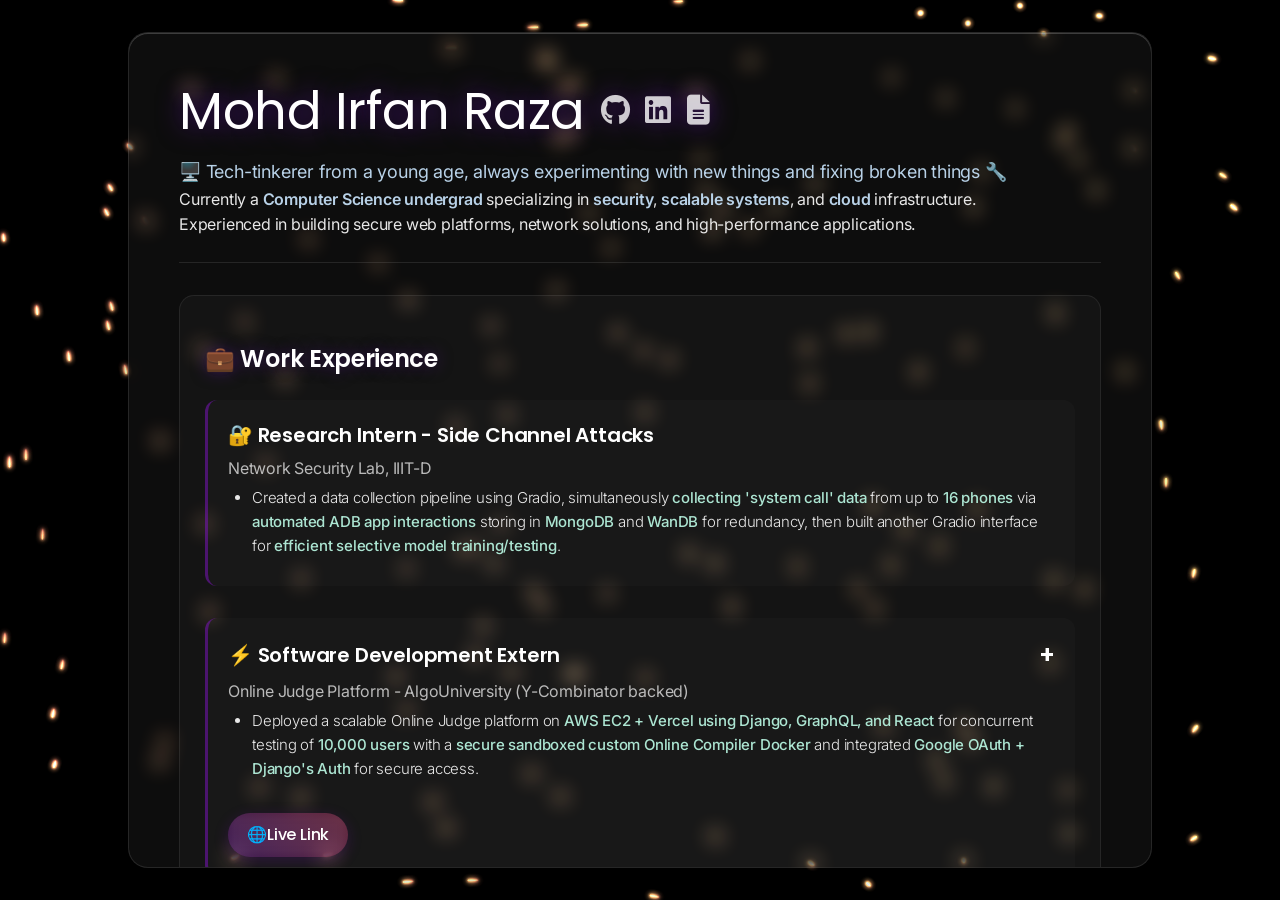
==== index.html @ 620d85f8 "Rename irfan_portfolio.html to index.html" ====
<!DOCTYPE html>
<html lang="en">

<head>
    <meta charset="UTF-8">
    <meta name="viewport" content="width=device-width, initial-scale=1.0, viewport-fit=cover">
    <meta name="description"
        content="The portfolio of Mohd Irfan Raza, a Computer Science student specializing in security, scalable systems, and cloud infrastructure.">
    <title>Mohd Irfan Raza - Portfolio</title>
    <!-- Google Fonts -->
    <link
        href="https://fonts.googleapis.com/css2?family=Inter:wght@300;400;500&family=Poppins:wght@500;600;700&display=swap"
        rel="stylesheet">
    <link rel="stylesheet" href="https://cdnjs.cloudflare.com/ajax/libs/font-awesome/6.4.0/css/all.min.css">
    <link rel="stylesheet" href="style.css">
</head>

<body>
    <div class="container">
        <canvas class="neon-canvas" id="neonCanvas"></canvas>
        <div class="content">
            <!-- Header -->
            <div class="header">
                <h1>
                    Mohd Irfan Raza
                    <div class="social-links">
                        <a href="https://github.com/irfan-tz" target="_blank" aria-label="GitHub">
                            <i class="fab fa-github"></i>
                        </a>
                        <a href="https://www.linkedin.com/in/mohd-irfan-raza" target="_blank" aria-label="LinkedIn">
                            <i class="fab fa-linkedin"></i>
                        </a>
                        <a href="https://drive.google.com/file/d/1JLjh4yx6D3tjdkgMk7iPr12pvkU_-gCf" target="_blank"
                            aria-label="Resume">
                            <i class="fas fa-file-alt"></i>
                        </a>
                    </div>
                </h1>
                <div class="description">
                    <div style="font-size: clamp(10px, 1.7vw, 18px); color: rgb(203, 231, 255);">
                        🖥️ Tech-tinkerer from a young age, always experimenting with new things and fixing broken things 🔧
                    </div>
                    Currently a <strong>Computer Science undergrad</strong> specializing in <strong>security</strong>, <strong>scalable systems</strong>, and <strong>cloud</strong> infrastructure.
                    <br/>Experienced in building secure web platforms, network solutions, and high-performance applications.
                </div>
            </div>

            <!-- Experience -->
            <div class="section">
                <h2> 💼 Work Experience</h2>

                <div class="experience-item">
                    <div class="experience-title">🔐 Research Intern - Side Channel Attacks</div>
                    <div class="experience-company">Network Security Lab, IIIT-D</div>
                    <div class="experience-description">
                        <ul>
                            <li>
                                Created a data collection pipeline using Gradio, simultaneously 
                                <strong>collecting 'system call' data</strong> from up to 
                                <strong>16 phones</strong> via <strong>automated ADB app interactions</strong> storing in 
                                <strong>MongoDB</strong> and <strong>WanDB</strong> for redundancy, then built another Gradio interface for 
                                <strong>efficient selective model training/testing</strong>.
                            </li>
                        </ul>
                    </div>
                </div>

                <div class="experience-item has-images">
                    <div class="experience-title">⚡ Software Development Extern<span class="accordion-icon">+</span></div>
                    <div class="experience-company">Online Judge Platform - AlgoUniversity (Y-Combinator backed)</div>
                    <div class="experience-description">
                        <ul>
                            <li>
                                Deployed a scalable Online Judge platform on
                                <strong>AWS EC2 + Vercel using Django, GraphQL, and React</strong>
                                for concurrent testing of
                                <strong>10,000 users</strong>
                                with a <strong>secure sandboxed custom Online Compiler Docker</strong>
                                and integrated <strong>Google OAuth + Django's Auth</strong> for secure access.
                            </li>
                        </ul>
                    </div>
                    <div class="project-image-container">
                        <img src="B-a.png" alt="Online Judge Platform Image 1" class="gallery-image"
                            onclick="openLightbox(this)" data-gallery="online-judge" data-index="0">
                        <img src="B-b.png" alt="Online Judge Platform Image 2" class="gallery-image"
                            onclick="openLightbox(this)" data-gallery="online-judge" data-index="1">
                    </div>
                    <div class="project-links">
                        <a href="https://thesisyphus.irfantz.me" target="_blank" class="live-link">
                            🌐Live Link
                        </a>
                    </div>
                </div>
            </div>

            <!-- Projects -->
            <div class="section">
                <h2> 💻 Things I've Built</h2>

                <div class="project-item has-images">
                    <div class="project-title">🔒 Secure Reverse Proxy for HTTPS File Server<span class="accordion-icon">+</span></div>
                    <div class="project-description">
                        <ul>
                            <li>
                                Built a <strong>secure reverse proxy server</strong> for an <strong>HTTPS file server</strong> using 
                                <strong>TLS 1.2/1.3 (OpenSSL)</strong>, with <strong>PAM-based authentication</strong>, 
                                <strong>certificate pinning</strong>, and <strong>sanitized GET/PUT file transfer protocols</strong>.
                            </li>
                        </ul>
                    </div>
                    <div class="project-image-container">
                        <img src="1-a.png" alt="Secure Reverse Proxy Project Thumbnail" onclick="openLightbox(this)">
                    </div>
                </div>

                <div class="project-item has-images">
                    <div class="project-title">🌐 Social Media Website<span class="accordion-icon">+</span></div>
                    <div class="project-description">
                        <ul>
                            <li>
                                Developed a <strong>secure social media platform</strong> using <strong>Django+DRF, ReactJS, PostgreSQL</strong>, with 
                                <strong>2-factor authentication</strong>, <strong>hashed+salted passwords</strong>, 
                                <strong>RSA-encrypted real-time chat (Redis)</strong>, and <strong>Dockerized deployment with Nginx</strong>.
                            </li>
                        </ul>
                    </div>
                    <div class="project-image-container">
                        <img src="2-a.png" alt="Social Media Project Image 1" class="gallery-image"
                            onclick="openLightbox(this)" data-gallery="social-media" data-index="0">
                        <img src="2-b.png" alt="Social Media Project Image 2" class="gallery-image"
                            onclick="openLightbox(this)" data-gallery="social-media" data-index="1">
                        <img src="2-c.png" alt="Social Media Project Image 3" class="gallery-image"
                            onclick="openLightbox(this)" data-gallery="social-media" data-index="2">
                    </div>
                </div>

                <div class="project-item">
                    <div class="project-title">🏢 Enterprise Network Architecture</div>
                    <div class="project-description">
                        Designed and implemented a <strong>secure enterprise-level network architecture</strong> with
                        <strong>UNIX ACLs, VPN</strong>, and <strong>Kubernetes-managed containers</strong> for a <strong>bug bounty</strong> challenge.
                    </div>
                </div>
            </div>

            <!-- Skills -->
            <div class="section">
                <h2> ⚙️ Technical Skills</h2>
                <div class="skills-grid">
                    <div class="skill-category">
                        <h3>Programming Languages</h3>
                        <h4>Proficient</h4>
                        <div class="skill-tags">
                            <span class="skill-tag">🐍 Python</span>
                            <span class="skill-tag">⚡ C++</span>
                            <span class="skill-tag">🌐 JavaScript</span>
                        </div>
                        <h4 style="margin-top: 1.5rem;">Familiar</h4>
                        <div class="skill-tags">
                            <span class="skill-tag">C</span>
                            <span class="skill-tag">☕ Java</span>
                        </div>
                    </div>
                    <div class="skill-category">
                        <h3>Web Development</h3>
                        <div class="skill-tags logo-tags">
                            <img src="https://cdn.jsdelivr.net/gh/devicons/devicon/icons/react/react-original.svg"
                                alt="React" class="skill-logo">
                            <img src="https://cdn.jsdelivr.net/gh/devicons/devicon/icons/django/django-plain.svg"
                                alt="Django" class="skill-logo">
                            <span class="skill-tag">REST API ⚙️</span>
                            <img src="https://cdn.jsdelivr.net/gh/devicons/devicon/icons/graphql/graphql-plain.svg"
                                alt="GraphQL" class="skill-logo">
                            <img src="https://cdn.jsdelivr.net/gh/devicons/devicon/icons/nginx/nginx-original.svg"
                                alt="Nginx" class="skill-logo">
                        </div>
                    </div>
                    <div class="skill-category">
                        <h3>Databases</h3>
                        <div class="skill-tags logo-tags">
                            <img src="https://cdn.jsdelivr.net/gh/devicons/devicon/icons/mysql/mysql-original.svg"
                                alt="MySQL" class="skill-logo">
                            <img src="https://cdn.jsdelivr.net/gh/devicons/devicon/icons/postgresql/postgresql-original.svg"
                                alt="PostgreSQL" class="skill-logo">
                            <img src="https://cdn.jsdelivr.net/gh/devicons/devicon/icons/mongodb/mongodb-original.svg"
                                alt="MongoDB" class="skill-logo">
                        </div>
                    </div>
                    <div class="skill-category">
                        <h3>DevOps & Cloud</h3>
                        <div class="skill-tags logo-tags">
                            <img src="https://cdn.jsdelivr.net/gh/devicons/devicon/icons/amazonwebservices/amazonwebservices-original.svg"
                                alt="AWS ECS" class="skill-logo">
                            <img src="https://cdn.jsdelivr.net/gh/devicons/devicon/icons/docker/docker-original.svg"
                                alt="Docker" class="skill-logo">
                            <img src="https://cdn.jsdelivr.net/gh/devicons/devicon/icons/virtualbox/virtualbox-original.svg"
                                alt="VirtualBox" class="skill-logo">
                        </div>
                    </div>
                    <div class="skill-category">
                        <h3>Libraries & Frameworks</h3>
                        <div class="skill-tags logo-tags">
                            <img src="https://cdn.jsdelivr.net/gh/devicons/devicon/icons/pandas/pandas-original.svg"
                                alt="Pandas" class="skill-logo">
                            <img src="https://cdn.jsdelivr.net/gh/devicons/devicon/icons/numpy/numpy-original.svg"
                                alt="NumPy" class="skill-logo">
                            <span class="skill-tag">📊 WanDB</span>
                            <img src="https://cdn.jsdelivr.net/gh/devicons/devicon/icons/opencv/opencv-original.svg"
                                alt="OpenCV" class="skill-logo">
                        </div>
                    </div>
                    <div class="skill-category">
                        <h3>Tools & Technologies</h3>
                        <div class="skill-tags logo-tags">
                            <img src="https://cdn.jsdelivr.net/gh/devicons/devicon/icons/git/git-original.svg" alt="Git"
                                class="skill-logo">
                            <span class="skill-tag">🔍 Wireshark</span>
                            <img src="https://www.vectorlogo.zone/logos/getpostman/getpostman-icon.svg" alt="Postman"
                                class="skill-logo">
                            <span class="skill-tag">📱 ADB</span>
                            <span class="skill-tag">🔑 OpenSSL</span>
                            <span class="skill-tag">🖥️ Gradio</span>
                            <span class="skill-tag">⚙️ CUDA</span>
                            <img src="https://cdn.jsdelivr.net/gh/devicons/devicon/icons/figma/figma-original.svg"
                                alt="Figma" class="skill-logo">
                        </div>
                    </div>
                </div>
            </div>

            <!-- Education (Portfolio Style) -->
            <div class="section">
                <h2> 🎓 Education</h2>
                <div class="education-item">
                    <div class="experience-title">B.Tech, Computer Science and Engineering</div>
                    <div class="experience-company">Indraprastha Institute of Information Technology (IIIT-D)</div>
                    <div class="experience-date">Nov 2022 - May 2026</div>
                </div>
            </div>

            <!-- Achievements (Portfolio Style) -->
            <div class="section">
                <h2>🏆 Achievements</h2>
                <div class="achievement-item">
                    <div class="experience-title">🚀 Accelerator Programming Camp - Batch of 2025</div>
                    <div class="experience-company">AlgoUniversity (Y-Combinator backed)</div>
                    <div class="experience-date">Jan 2025 - Present</div>
                    <div class="experience-description">
                        Achieved <strong>top 1.4%</strong> in Accelerator Programming Camp (40,000 applicants), mentored by engineers
                        from Apple, Google, and Grab.
                    </div>
                </div>
            </div>
        </div>
    </div>

    <!-- The Lightbox -->
    <div id="myLightbox" class="lightbox">
        <span class="close-lightbox cursor" onclick="closeLightbox()">&times;</span>
        <div class="lightbox-content">
            <img id="lightboxImg">
        </div>
        <a class="prev-lightbox" onclick="changeSlide(-1)">&#10094;</a>
        <a class="next-lightbox" onclick="changeSlide(1)">&#10095;</a>
    </div>

    <script src="script.js" defer></script>
</body>
</html>
---- style.css ----
* {
    box-sizing: border-box;
}

body {
    margin: 0;
    padding: 0;
    background: #000;
    overflow: hidden;
    font-family: Inter, -apple-system, BlinkMacSystemFont, "Segoe UI", Roboto, "Helvetica Neue", Arial, sans-serif;
    font-weight: 400;
    letter-spacing: -0.2px;
    color: #fff;
    height: 100vh;
    width: 100vw;
    position: fixed;
}

.container {
    position: relative;
    width: 100vw;
    height: 100vh;
    background: radial-gradient(circle at center, #0a0a1a 0%, #000000 100%);
    padding: 2rem 10% 2rem 10%;
    overflow: hidden;
}

.neon-canvas {
    position: absolute;
    top: 0;
    left: 0;
    width: 100%;
    height: 100%;
    filter: blur(0.5px) brightness(1.2);
    z-index: 1;
    /* Hardware acceleration hints */
    will-change: transform;
    transform: translateZ(0);
    backface-visibility: hidden;
}

.content {
    position: relative;
    z-index: 10;
    color: white;
    text-align: center;
    padding: 40px 50px;
    pointer-events: auto;
    margin: 0 auto;

    background: rgba(255, 255, 255, 0.05);
    backdrop-filter: blur(10px);
    -webkit-backdrop-filter: blur(17px);
    border: 1px solid rgba(255, 255, 255, 0.1);
    border-radius: 20px;
    box-shadow:
        0 8px 32px rgba(0, 0, 0, 0.3),
        inset 0 1px 0 rgba(255, 255, 255, 0.2);

    animation: float 10s ease-in-out infinite;

    width: 100%;
    height: 100%;
    overflow-y: auto;
    overflow-x: hidden;
}

.content::-webkit-scrollbar {
    width: 8px;
}

.content::-webkit-scrollbar-track {
    background: rgba(255, 255, 255, 0.1);
    border-radius: 10px;
}

.content::-webkit-scrollbar-thumb {
    background: rgba(255, 255, 255, 0.3);
    border-radius: 10px;
}

.content::-webkit-scrollbar-thumb:hover {
    background: rgba(255, 255, 255, 0.5);
}

@keyframes float {

    0%,
    100% {
        transform: translateY(5px);
    }

    50% {
        transform: translateY(-5px);
    }
}

/* Header */
.header {
    text-align: left;
    margin-bottom: 2rem;
    border-bottom: 1px solid rgba(255, 255, 255, 0.1);
    padding-bottom: 1.5rem;
}

.header h1 {
    font-family: Poppins, Inter, sans-serif;
    font-size: clamp(30px, 4vw, 100px);
    font-weight: 400;
    margin: 0;
    letter-spacing: -0.5px;
    text-shadow: 0 0 25px rgba(81, 19, 139, 0.8);
    display: flex;
    align-items: center;
    gap: 1rem;
}

.header .social-links {
    display: flex;
    gap: 1rem;
    align-items: center;
}

.header .social-links a {
    color: rgba(255, 255, 255, 0.8);
    font-size: clamp(20px, 3vw, 30px);
    transition: all 0.3s ease;
    text-decoration: none;
}

.header .social-links a:hover {
    color: #ff4081;
    text-shadow: 0 0 15px rgba(255, 64, 129, 0.6);
    transform: translateY(-2px);
}

.header .title {
    font-family: Inter, sans-serif;
    font-weight: 300;
    font-size: clamp(14px, 2vw, 18px);
    color: rgba(255, 255, 255, 0.8);
    margin: 0.5rem 0;
}

.header .description {
    font-family: Inter, sans-serif;
    font-weight: 400;
    font-size: clamp(12px, 1.6vw, 16px);
    line-height: 1.6;
    opacity: 0.9;
    margin-top: 0.5rem;
}

.header .description strong {
    font-weight: 600;
    color: rgb(203, 231, 255);
}

/* Sections */
.section {
    margin-bottom: 2.5rem;
    padding: 25px;
    background: rgba(255, 255, 255, 0.03);
    border-radius: 15px;
    border: 1px solid rgba(255, 255, 255, 0.08);
    text-align: left;
    transition: all 0.3s ease;
}

.section:hover {
    background: rgba(255, 255, 255, 0.05);
    border-color: rgba(255, 255, 255, 0.15);
    transform: translateY(-2px);
}

.section h2 {
    font-family: Poppins, Inter, sans-serif;
    font-weight: 600;
    font-size: clamp(18px, 2.5vw, 24px);
    margin-bottom: 1.5rem;
    letter-spacing: -0.3px;
    color: #fff;
    text-shadow: 0 0 15px rgba(81, 19, 139, 0.5);
}

/* Experience & Projects */
.experience-item,
.project-item {
    margin-bottom: 2rem;
    padding: 20px;
    background: rgba(255, 255, 255, 0.02);
    border-radius: 12px;
    border-left: 3px solid rgba(129, 19, 200, 0.5);
    transition: all 0.3s ease;
}

.experience-item:hover,
.project-item:hover {
    border-left-color: rgba(129, 19, 200, 0.8);
    background: rgba(255, 255, 255, 0.04);
}

.experience-item:last-child,
.project-item:last-child {
    margin-bottom: 0;
}

.experience-title,
.project-title {
    font-family: Poppins, sans-serif;
    font-weight: 600;
    font-size: clamp(16px, 2vw, 20px);
    color: #fff;
    margin-bottom: 0.5rem;
    display: flex;
    justify-content: space-between;
    align-items: center;
}

.has-images .project-title,
.has-images .experience-title {
    cursor: pointer;
}

.has-images .project-title:hover,
.has-images .experience-title:hover {
    color: #ff4081;
}

.accordion-icon {
    font-size: 1.5rem;
    transition: transform 0.3s ease;
}

.accordion-icon.open {
    transform: rotate(45deg);
}

.experience-company,
.project-date {
    font-family: Inter, sans-serif;
    font-weight: 400;
    font-size: clamp(14px, 1.5vw, 16px);
    color: rgba(255, 255, 255, 0.7);
    margin-bottom: 0.5rem;
}

.experience-date {
    font-family: Inter, sans-serif;
    font-weight: 300;
    font-size: clamp(12px, 1.3vw, 14px);
    color: rgba(255, 255, 255, 0.6);
    margin-bottom: 1rem;
}

.experience-description,
.project-description {
    font-family: Inter, sans-serif;
    font-weight: 300;
    font-size: clamp(12px, 1.4vw, 15px);
    line-height: 1.6;
    opacity: 0.9;
}

.experience-description ul,
.project-description ul {
    margin: 0.5rem 0;
    padding-left: 1.5rem;
}

.experience-description li,
.project-description li {
    margin-bottom: 0.5rem;
}

.experience-description strong,
.project-description strong {
    font-weight: 500;
    color: rgb(189, 252, 231);
}

/* Skills */
.skills-grid {
    display: grid;
    grid-template-columns: repeat(auto-fit, minmax(200px, 1fr));
    gap: 1.5rem;
}

.skill-category {
    padding: 20px;
    background: rgba(255, 255, 255, 0.02);
    border-radius: 12px;
    border: 1px solid rgba(255, 255, 255, 0.05);
    transition: all 0.3s ease;
}

.skill-category:hover {
    background: rgba(255, 255, 255, 0.04);
    border-color: rgba(255, 255, 255, 0.1);
    transform: translateY(-2px);
}

.skill-category h3 {
    font-family: Poppins, sans-serif;
    font-weight: 500;
    font-size: clamp(14px, 1.8vw, 18px);
    margin-bottom: 1rem;
    color: rgba(255, 255, 255, 0.9);
}

.skill-tags {
    display: flex;
    flex-wrap: wrap;
    gap: 0.5rem;
}

.skill-tag {
    padding: 0.4rem 0.8rem;
    background: rgba(129, 19, 200, 0.2);
    border: 1px solid rgba(129, 19, 200, 0.3);
    border-radius: 20px;
    font-family: Inter, sans-serif;
    font-size: clamp(10px, 1.2vw, 13px);
    font-weight: 300;
    color: rgba(255, 255, 255, 0.9);
    transition: all 0.3s ease;
}

.skill-tag:hover {
    background: rgba(129, 19, 200, 0.3);
    border-color: rgba(129, 19, 200, 0.5);
    transform: translateY(-1px);
}

.skill-tags.logo-tags {
    display: flex;
    flex-wrap: wrap;
    gap: 0.8rem;
    /* Increased gap for logos */
    align-items: center;
}

.skill-logo {
    height: 30px;
    /* Adjust size as needed */
    width: auto;
    transition: transform 0.2s ease-in-out;
    filter: grayscale(100%) brightness(150%);
    /* Make logos fit the theme */
}

.skill-logo:hover {
    transform: scale(1.1);
    filter: grayscale(0%) brightness(100%);
    /* Color on hover */
}



/* Education & Achievements */
.education-item,
.achievement-item {
    padding: 20px;
    background: rgba(255, 255, 255, 0.02);
    border-radius: 12px;
    border: 1px solid rgba(255, 255, 255, 0.05);
    margin-bottom: 1rem;
    transition: all 0.3s ease;
}

.education-item:hover,
.achievement-item:hover {
    background: rgba(255, 255, 255, 0.04);
    border-color: rgba(255, 255, 255, 0.1);
    transform: translateY(-1px);
}

.education-item:last-child,
.achievement-item:last-child {
    margin-bottom: 0;
}

/* Contact */
.contact-info {
    display: flex;
    flex-wrap: wrap;
    gap: 2rem;
    justify-content: center;
    align-items: center;
}

.contact-item {
    display: flex;
    align-items: center;
    gap: 0.5rem;
    font-family: Inter, sans-serif;
    font-size: clamp(12px, 1.5vw, 16px);
    color: rgba(255, 255, 255, 0.8);
}

.contact-item i {
    color: rgba(129, 19, 200, 0.8);
}

.contact-item a {
    color: inherit;
    text-decoration: none;
    transition: all 0.3s ease;
}

.contact-item a:hover {
    color: #ff4081;
    text-shadow: 0 0 10px rgba(255, 64, 129, 0.4);
}

/* Mobile Responsive */
@media screen and (max-width: 768px) {
    .container {
        padding: 2rem 5% 2rem 5%;
    }

    .content {
        padding: 30px 25px;
        border-radius: 15px;
    }

    .header h1 {
        flex-direction: column;
        align-items: flex-start;
        gap: 0.5rem;
    }

    .skills-grid {
        grid-template-columns: 1fr;
    }

    .contact-info {
        flex-direction: column;
        gap: 1rem;
    }
}

@media screen and (max-width: 480px) {
    .container {
        padding: 10% 3% 10% 3%;
    }

    .content {
        padding: 25px 20px;
        border-radius: 12px;
    }

    .section {
        padding: 20px 15px;
    }

    .project-image-container img,
    .gallery-image {
        width: 90%;
    }
}

/* Project Image Container */
.project-image-container {
    max-height: 0;
    overflow: hidden;
    transition: max-height 0.5s ease-in-out;
    margin-top: 1rem;
    border-radius: 10px;
}

.project-image-container.visible {
    max-height: 3000px;
    /* Increased max-height to accommodate multiple images */
    overflow: visible;
}

.project-image-container img,
.gallery-image {
    width: 80%;
    height: auto;
    display: block;
    border-radius: 10px;
    border: 1px solid rgba(255, 255, 255, 0.1);
    margin: 0 auto;
    cursor: pointer;
}

.gallery-image {
    margin-bottom: 1rem;
}

.project-title.active-project-title {
    color: #ff4081;
    text-shadow: 0 0 15px rgba(255, 64, 129, 0.6);
}

/* Lightbox */
.lightbox {
    display: none;
    position: fixed;
    z-index: 100;
    padding-top: 100px;
    left: 0;
    top: 0;
    width: 100%;
    height: 100%;
    overflow: auto;
    background-color: rgba(0, 0, 0, 0.9);
}

.lightbox-content {
    margin: auto;
    display: block;
    width: 80%;
    max-width: 1200px;
}

#lightboxImg {
    width: 100%;
    height: auto;
}

.close-lightbox {
    position: absolute;
    top: 15px;
    right: 35px;
    color: #f1f1f1;
    font-size: 40px;
    font-weight: bold;
    transition: 0.3s;
}

.close-lightbox:hover,
.close-lightbox:focus {
    color: #bbb;
    text-decoration: none;
    cursor: pointer;
}

.prev-lightbox,
.next-lightbox {
    cursor: pointer;
    position: absolute;
    top: 50%;
    width: auto;
    padding: 16px;
    margin-top: -50px;
    color: white;
    font-weight: bold;
    font-size: 20px;
    transition: 0.6s ease;
    border-radius: 0 3px 3px 0;
    user-select: none;
    -webkit-user-select: none;
}

.next-lightbox {
    right: 0;
    border-radius: 3px 0 0 3px;
}

.prev-lightbox:hover,
.next-lightbox:hover {
    background-color: rgba(0, 0, 0, 0.8);
}

h4 {
    font-family: Poppins, sans-serif;
    font-weight: 500;
    font-size: clamp(12px, 1.5vw, 16px);
    margin-bottom: 1rem;
    color: rgba(255, 255, 255, 0.9);
}

.project-links {
    margin-top: 1rem;
}

.live-link {
    display: inline-block;
    padding: 0.6rem 1.2rem;
    background: linear-gradient(45deg, rgba(129, 19, 200, 0.3), rgba(255, 64, 129, 0.3));
    border-radius: 25px;
    color: white;
    text-decoration: none;
    font-family: Poppins, sans-serif;
    font-weight: 500;
    font-size: clamp(12px, 1.5vw, 16px);
    transition: all 0.3s ease;
    box-shadow: 0 4px 15px rgba(129, 19, 200, 0.2);
    backdrop-filter: blur(6px);
    /* adds glass effect */
}

.live-link:hover {
    transform: translateY(-3px);
    box-shadow: 0 6px 20px rgba(129, 19, 200, 0.2);
    background: linear-gradient(45deg, rgba(255, 64, 129, 0.3), rgba(129, 19, 200, 0.3));
}


.live-link i {
    margin-right: 0.5rem;
}
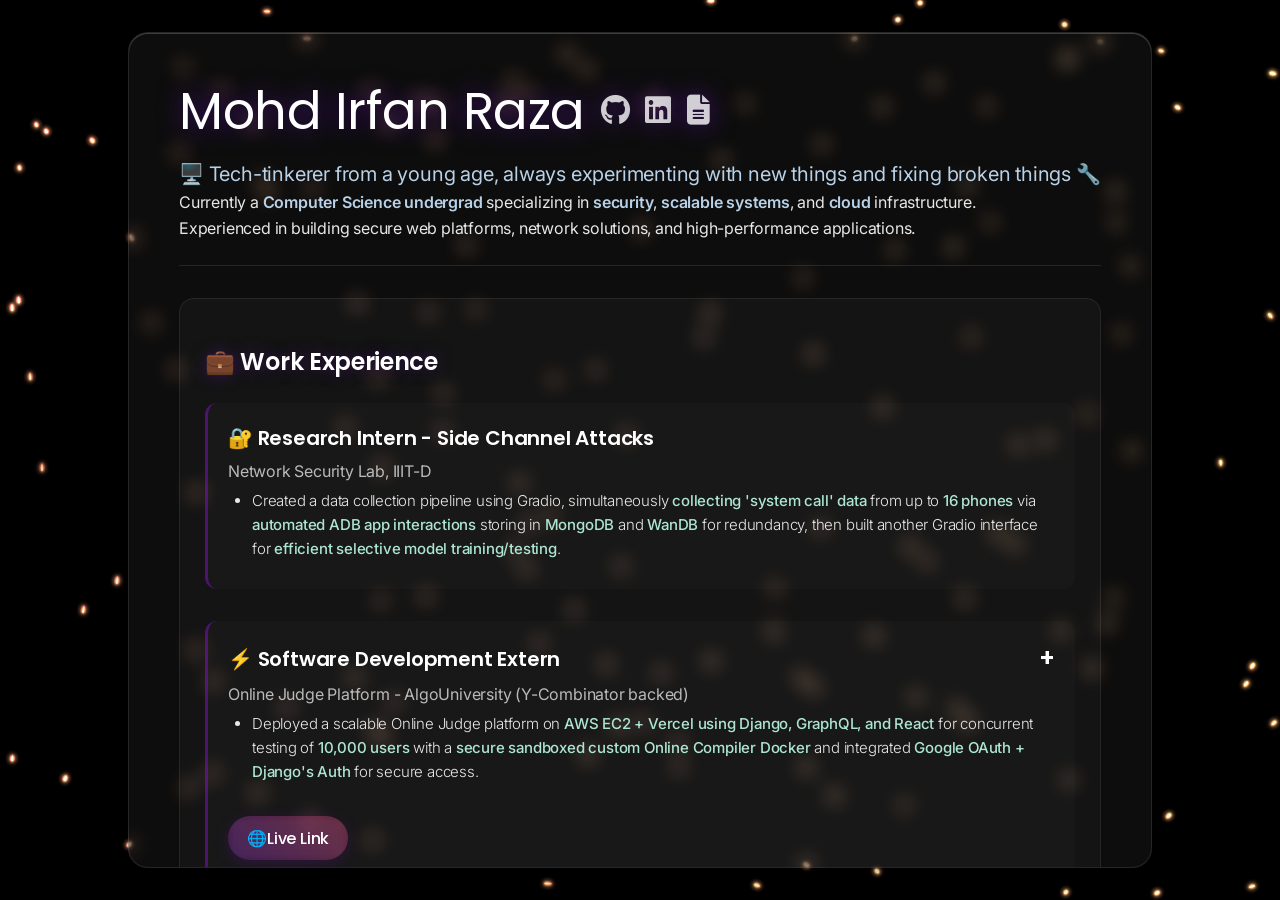
==== commit aae9138f: "Update index.html" ====
--- a/index.html
+++ b/index.html
@@ -37,7 +37,7 @@
                     </div>
                 </h1>
                 <div class="description">
-                    <div style="font-size: clamp(10px, 1.7vw, 18px); color: rgb(203, 231, 255);">
+                    <div style="font-size: clamp(14px, 1.7vw, 20px); color: rgb(203, 231, 255);">
                         🖥️ Tech-tinkerer from a young age, always experimenting with new things and fixing broken things 🔧
                     </div>
                     Currently a <strong>Computer Science undergrad</strong> specializing in <strong>security</strong>, <strong>scalable systems</strong>, and <strong>cloud</strong> infrastructure.
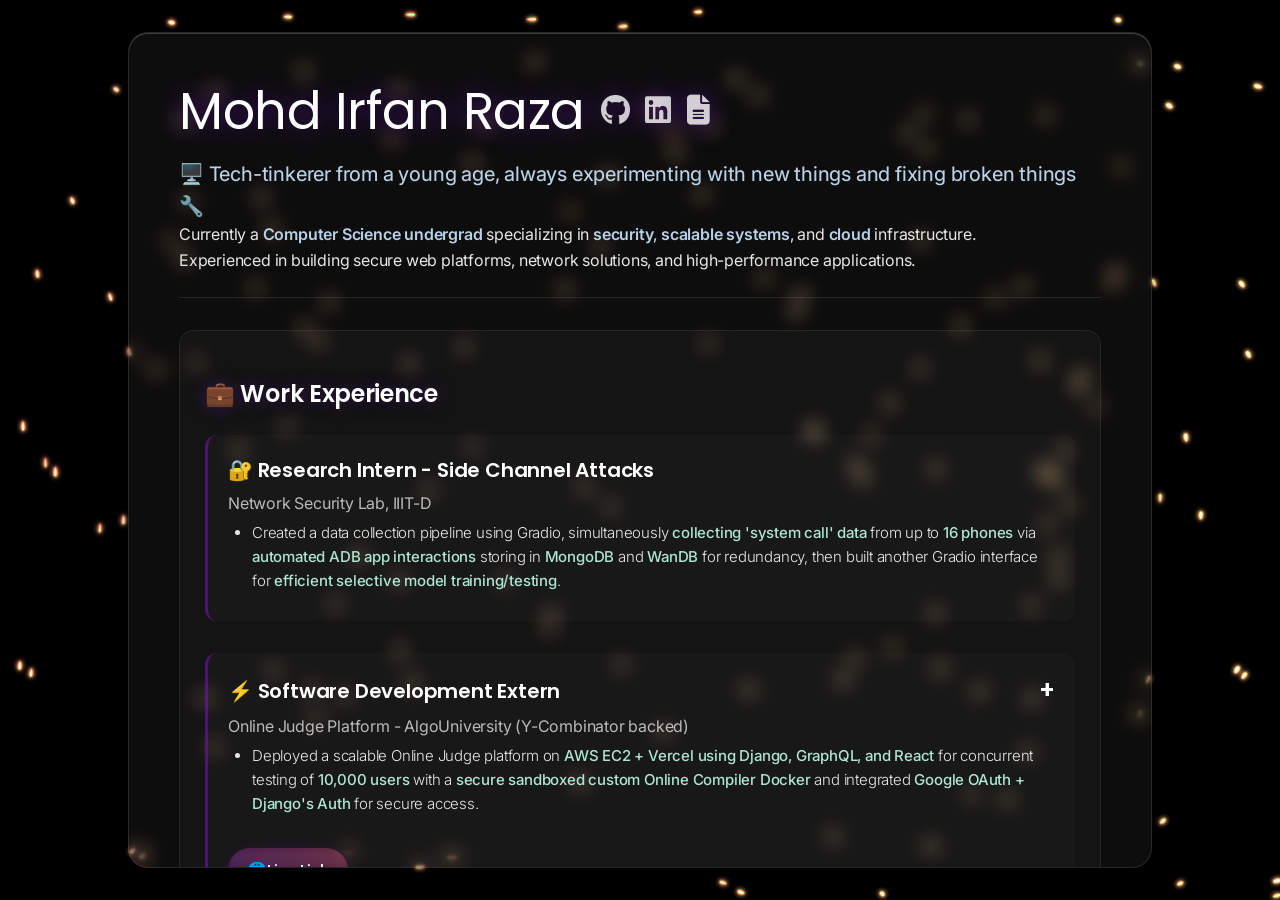
==== commit d55b4955: "Update index.html" ====
--- a/index.html
+++ b/index.html
@@ -37,7 +37,7 @@
                     </div>
                 </h1>
                 <div class="description">
-                    <div style="font-size: clamp(14px, 1.7vw, 20px); color: rgb(203, 231, 255);">
+                    <div style="font-size: clamp(14px, 1.7vw, 20px); color: rgb(203, 231, 255); font-weight: 450;">
                         🖥️ Tech-tinkerer from a young age, always experimenting with new things and fixing broken things 🔧
                     </div>
                     Currently a <strong>Computer Science undergrad</strong> specializing in <strong>security</strong>, <strong>scalable systems</strong>, and <strong>cloud</strong> infrastructure.
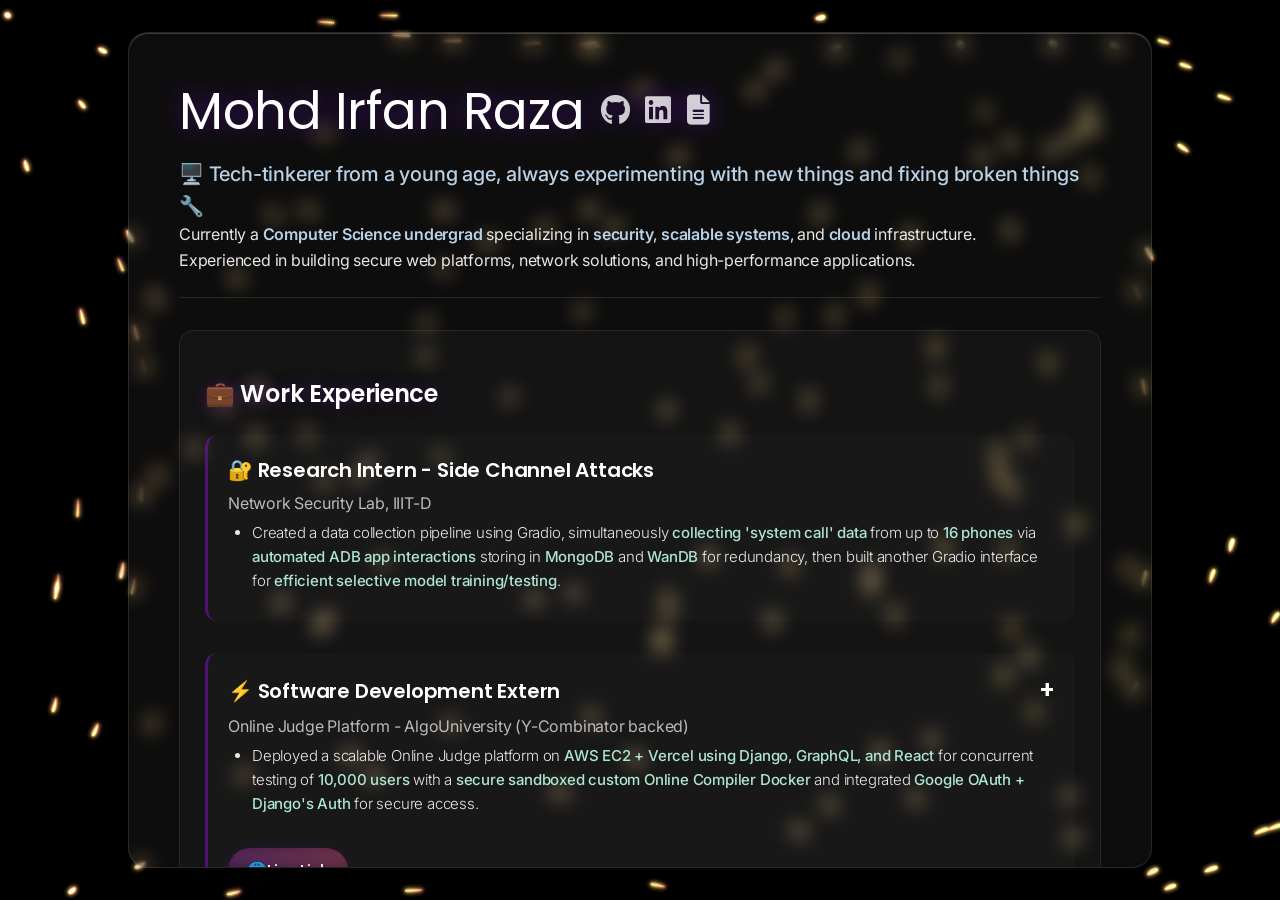
==== commit b63a0e91: "Update index.html" ====
--- a/index.html
+++ b/index.html
@@ -37,7 +37,7 @@
                     </div>
                 </h1>
                 <div class="description">
-                    <div style="font-size: clamp(14px, 1.7vw, 20px); color: rgb(203, 231, 255); font-weight: 450;">
+                    <div style="font-size: clamp(14px, 1.7vw, 20px); color: rgb(203, 231, 255); font-weight: 500;">
                         🖥️ Tech-tinkerer from a young age, always experimenting with new things and fixing broken things 🔧
                     </div>
                     Currently a <strong>Computer Science undergrad</strong> specializing in <strong>security</strong>, <strong>scalable systems</strong>, and <strong>cloud</strong> infrastructure.
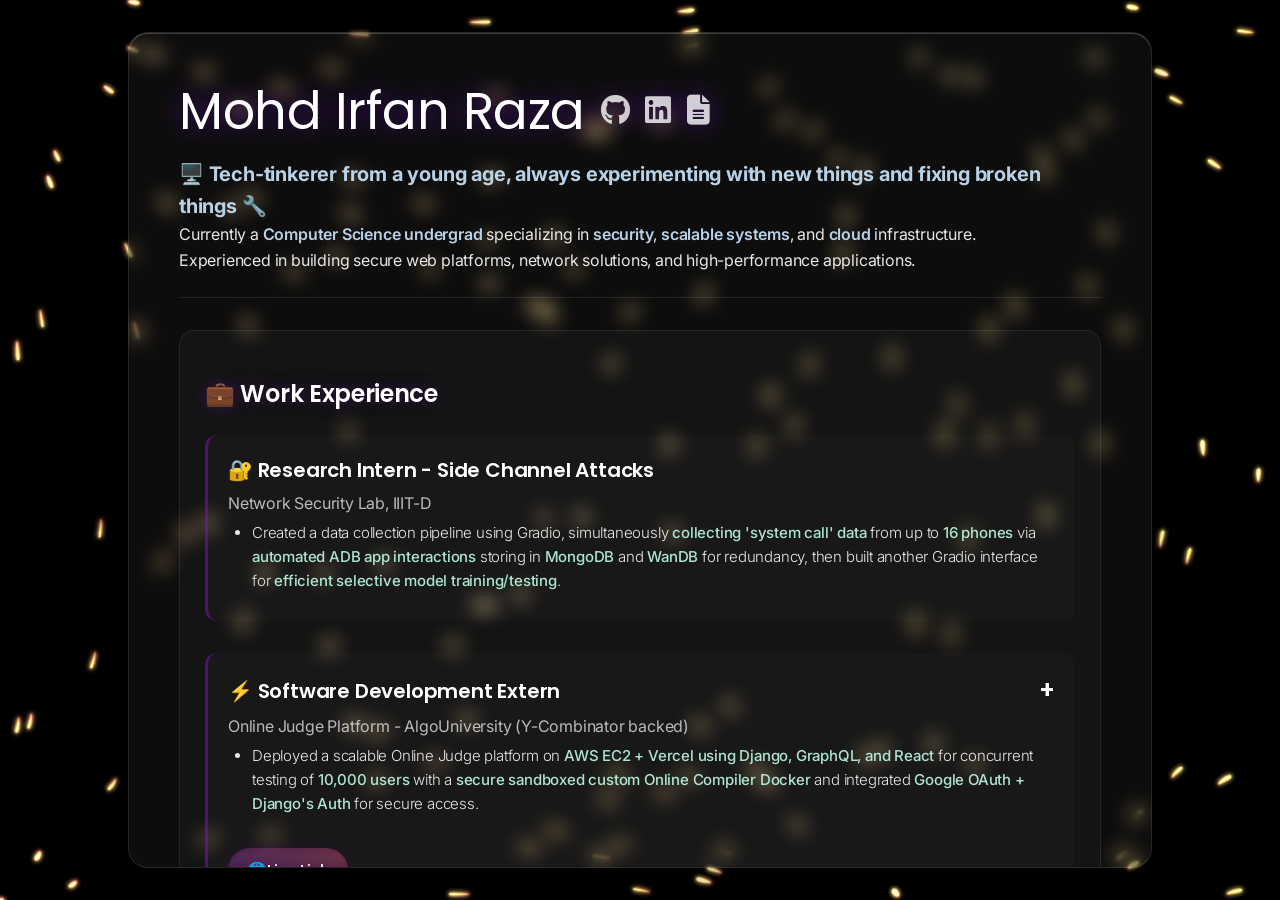
==== commit 75578eda: "Update index.html" ====
--- a/index.html
+++ b/index.html
@@ -37,7 +37,7 @@
                     </div>
                 </h1>
                 <div class="description">
-                    <div style="font-size: clamp(14px, 1.7vw, 20px); color: rgb(203, 231, 255); font-weight: 500;">
+                    <div style="font-size: clamp(14px, 1.7vw, 20px); color: rgb(203, 231, 255); font-weight: 700;">
                         🖥️ Tech-tinkerer from a young age, always experimenting with new things and fixing broken things 🔧
                     </div>
                     Currently a <strong>Computer Science undergrad</strong> specializing in <strong>security</strong>, <strong>scalable systems</strong>, and <strong>cloud</strong> infrastructure.
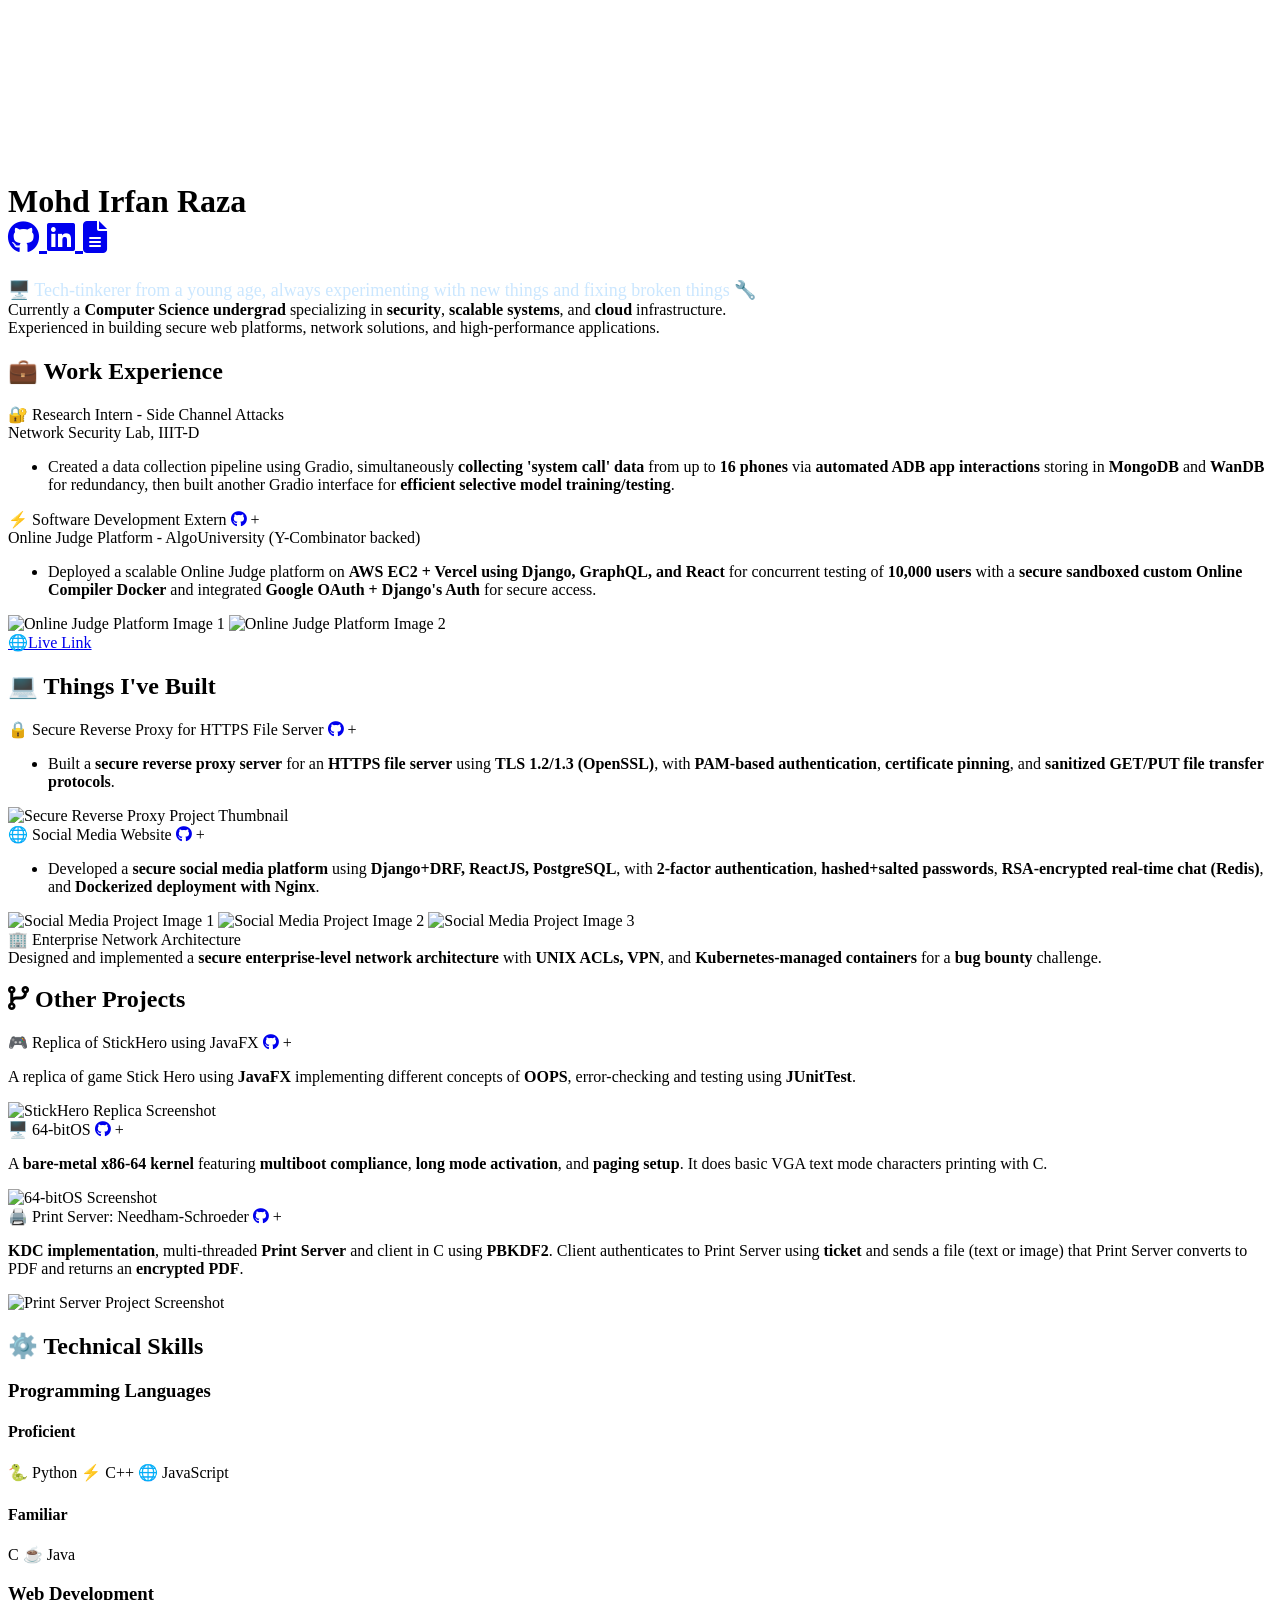
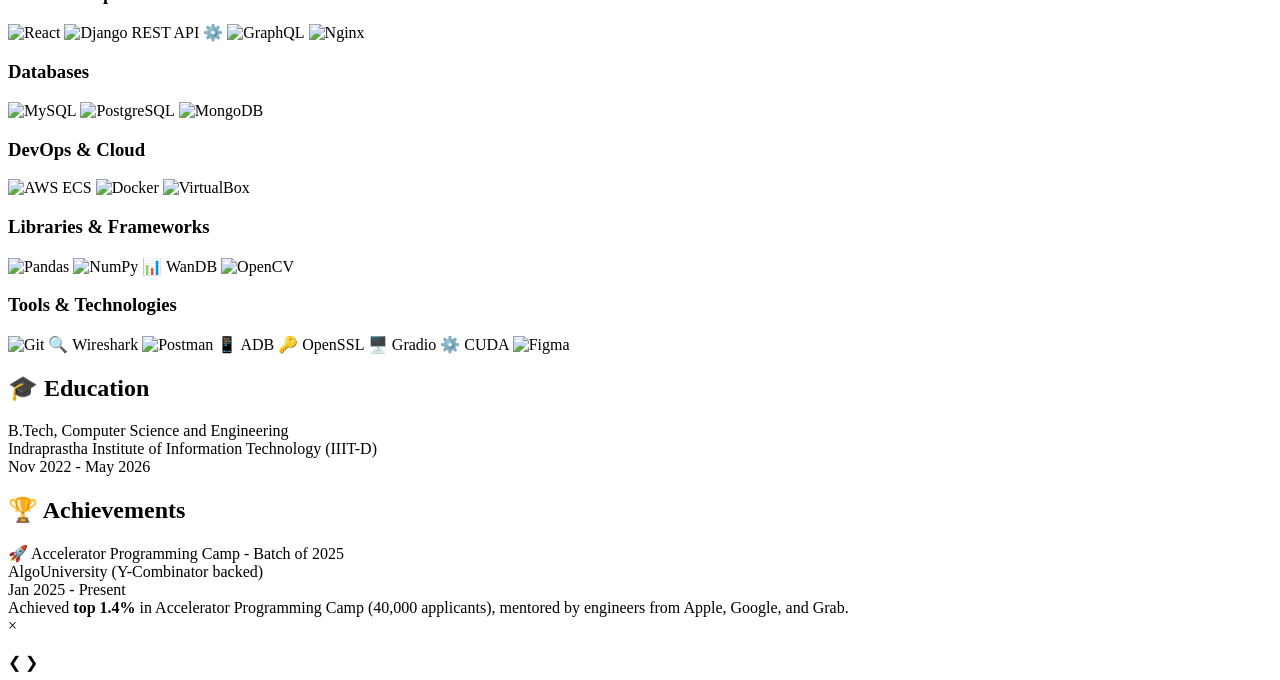
==== commit 5f31eb82: "Update index.html" ====
--- a/index.html
+++ b/index.html
@@ -12,7 +12,7 @@
         href="https://fonts.googleapis.com/css2?family=Inter:wght@300;400;500&family=Poppins:wght@500;600;700&display=swap"
         rel="stylesheet">
     <link rel="stylesheet" href="https://cdnjs.cloudflare.com/ajax/libs/font-awesome/6.4.0/css/all.min.css">
-    <link rel="stylesheet" href="style.css">
+    <link rel="stylesheet" href="assets/css/style.css">
 </head>
 
 <body>
@@ -37,7 +37,7 @@
                     </div>
                 </h1>
                 <div class="description">
-                    <div style="font-size: clamp(14px, 1.7vw, 20px); color: rgb(203, 231, 255); font-weight: 700;">
+                    <div style="font-size: clamp(10px, 1.7vw, 18px); color: rgb(203, 231, 255);">
                         🖥️ Tech-tinkerer from a young age, always experimenting with new things and fixing broken things 🔧
                     </div>
                     Currently a <strong>Computer Science undergrad</strong> specializing in <strong>security</strong>, <strong>scalable systems</strong>, and <strong>cloud</strong> infrastructure.
@@ -66,7 +66,13 @@
                 </div>
 
                 <div class="experience-item has-images">
-                    <div class="experience-title">⚡ Software Development Extern<span class="accordion-icon">+</span></div>
+                    <div class="experience-title">
+                        <span>⚡ Software Development Extern</span>
+                        <span>
+                            <a href="https://github.com/irfan-tz/online-judge-platform" class="github-link" target="_blank"><i class="fab fa-github"></i></a>
+                            <span class="accordion-icon">+</span>
+                        </span>
+                    </div>
                     <div class="experience-company">Online Judge Platform - AlgoUniversity (Y-Combinator backed)</div>
                     <div class="experience-description">
                         <ul>
@@ -81,9 +87,9 @@
                         </ul>
                     </div>
                     <div class="project-image-container">
-                        <img src="B-a.png" alt="Online Judge Platform Image 1" class="gallery-image"
+                        <img src="assets/images/online_judge_1.png" alt="Online Judge Platform Image 1" class="gallery-image"
                             onclick="openLightbox(this)" data-gallery="online-judge" data-index="0">
-                        <img src="B-b.png" alt="Online Judge Platform Image 2" class="gallery-image"
+                        <img src="assets/images/online_judge_2.png" alt="Online Judge Platform Image 2" class="gallery-image"
                             onclick="openLightbox(this)" data-gallery="online-judge" data-index="1">
                     </div>
                     <div class="project-links">
@@ -99,7 +105,13 @@
                 <h2> 💻 Things I've Built</h2>
 
                 <div class="project-item has-images">
-                    <div class="project-title">🔒 Secure Reverse Proxy for HTTPS File Server<span class="accordion-icon">+</span></div>
+                    <div class="project-title">
+                        <span>🔒 Secure Reverse Proxy for HTTPS File Server</span>
+                        <span>
+                            <a href="https://github.com/irfan-tz/Secure-Reverse-Proxy-HTTPS-File-Server" class="github-link" target="_blank"><i class="fab fa-github"></i></a>
+                            <span class="accordion-icon">+</span>
+                        </span>
+                    </div>
                     <div class="project-description">
                         <ul>
                             <li>
@@ -110,12 +122,18 @@
                         </ul>
                     </div>
                     <div class="project-image-container">
-                        <img src="1-a.png" alt="Secure Reverse Proxy Project Thumbnail" onclick="openLightbox(this)">
-                    </div>
-                </div>
-
-                <div class="project-item has-images">
-                    <div class="project-title">🌐 Social Media Website<span class="accordion-icon">+</span></div>
+                        <img src="assets/images/secure_proxy_1.png" alt="Secure Reverse Proxy Project Thumbnail" onclick="openLightbox(this)">
+                    </div>
+                </div>
+
+                <div class="project-item has-images">
+                    <div class="project-title">
+                        <span>🌐 Social Media Website</span>
+                        <span>
+                            <a href="https://github.com/irfan-tz/Social-Media-Marketplace" class="github-link" target="_blank"><i class="fab fa-github"></i></a>
+                            <span class="accordion-icon">+</span>
+                        </span>
+                    </div>
                     <div class="project-description">
                         <ul>
                             <li>
@@ -126,11 +144,11 @@
                         </ul>
                     </div>
                     <div class="project-image-container">
-                        <img src="2-a.png" alt="Social Media Project Image 1" class="gallery-image"
+                        <img src="assets/images/social_media_1.png" alt="Social Media Project Image 1" class="gallery-image"
                             onclick="openLightbox(this)" data-gallery="social-media" data-index="0">
-                        <img src="2-b.png" alt="Social Media Project Image 2" class="gallery-image"
+                        <img src="assets/images/social_media_2.png" alt="Social Media Project Image 2" class="gallery-image"
                             onclick="openLightbox(this)" data-gallery="social-media" data-index="1">
-                        <img src="2-c.png" alt="Social Media Project Image 3" class="gallery-image"
+                        <img src="assets/images/social_media_3.png" alt="Social Media Project Image 3" class="gallery-image"
                             onclick="openLightbox(this)" data-gallery="social-media" data-index="2">
                     </div>
                 </div>
@@ -140,6 +158,59 @@
                     <div class="project-description">
                         Designed and implemented a <strong>secure enterprise-level network architecture</strong> with
                         <strong>UNIX ACLs, VPN</strong>, and <strong>Kubernetes-managed containers</strong> for a <strong>bug bounty</strong> challenge.
+                    </div>
+                </div>
+            </div>
+
+            <!-- Other Projects -->
+            <div class="section">
+                <h2><i class="fas fa-code-branch"></i> Other Projects</h2>
+
+                <div class="project-item has-images">
+                    <div class="project-title">
+                        <span>🎮 Replica of StickHero using JavaFX</span>
+                        <span>
+                            <a href="https://github.com/irfan-tz/StickHero" class="github-link" target="_blank"><i class="fab fa-github"></i></a>
+                            <span class="accordion-icon">+</span>
+                        </span>
+                    </div>
+                    <div class="project-description">
+                        <p>A replica of game Stick Hero using <strong>JavaFX</strong> implementing different concepts of <strong>OOPS</strong>, error-checking and testing using <strong>JUnitTest</strong>.</p>
+                    </div>
+                    <div class="project-image-container">
+                        <img src="assets/images/stick_hero_1.png" alt="StickHero Replica Screenshot" class="gallery-image" data-gallery="stickhero" data-index="0" onclick="openLightbox(this)">
+                    </div>
+                </div>
+
+                <div class="project-item has-images">
+                    <div class="project-title">
+                        <span>🖥️ 64-bitOS</span>
+                        <span>
+                            <a href="https://github.com/irfan-tz/64-bitOS" class="github-link" target="_blank"><i class="fab fa-github"></i></a>
+                            <span class="accordion-icon">+</span>
+                        </span>
+                    </div>
+                    <div class="project-description">
+                        <p>A <strong>bare-metal x86-64 kernel</strong> featuring <strong>multiboot compliance</strong>, <strong>long mode activation</strong>, and <strong>paging setup</strong>. It does basic VGA text mode characters printing with C.</p>
+                    </div>
+                    <div class="project-image-container">
+                        <img src="assets/images/os_kernel_1.png" alt="64-bitOS Screenshot" class="gallery-image" data-gallery="os" data-index="0" onclick="openLightbox(this)">
+                    </div>
+                </div>
+
+                <div class="project-item has-images">
+                    <div class="project-title">
+                        <span>🖨️ Print Server: Needham-Schroeder</span>
+                        <span>
+                            <a href="https://github.com/irfan-tz/Needham-Schroder-based-text-to-PDF-server" class="github-link" target="_blank"><i class="fab fa-github"></i></a>
+                            <span class="accordion-icon">+</span>
+                        </span>
+                    </div>
+                    <div class="project-description">
+                        <p><strong>KDC implementation</strong>, multi-threaded <strong>Print Server</strong> and client in C using <strong>PBKDF2</strong>. Client authenticates to Print Server using <strong>ticket</strong> and sends a file (text or image) that Print Server converts to PDF and returns an <strong>encrypted PDF</strong>.</p>
+                    </div>
+                    <div class="project-image-container">
+                        <img src="assets/images/print_server_1.png" alt="Print Server Project Screenshot" class="gallery-image" data-gallery="print-server" data-index="0" onclick="openLightbox(this)">
                     </div>
                 </div>
             </div>
@@ -265,6 +336,6 @@
         <a class="next-lightbox" onclick="changeSlide(1)">&#10095;</a>
     </div>
 
-    <script src="script.js" defer></script>
+    <script src="assets/js/script.js" defer></script>
 </body>
 </html>
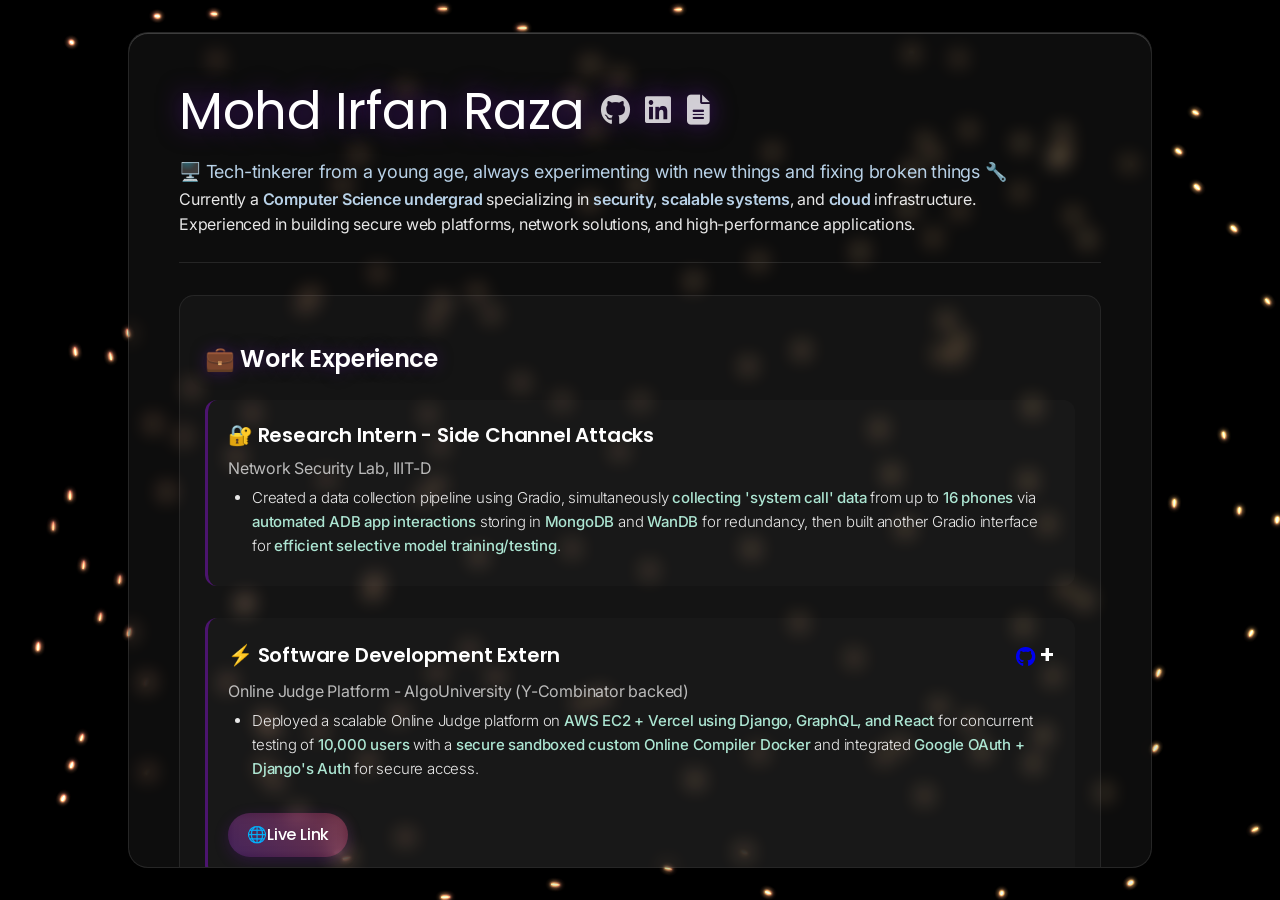
==== commit 26726439: "Added projects and git links Added projects, changed images naming scheme, added github links" ====
--- a/index.html
+++ b/index.html
@@ -338,4 +338,4 @@
 
     <script src="assets/js/script.js" defer></script>
 </body>
-</html>
+</html>
--- a/assets/css/style.css
+++ b/assets/css/style.css
@@ -0,0 +1,606 @@
+* {
+    box-sizing: border-box;
+}
+
+body {
+    margin: 0;
+    padding: 0;
+    background: #000;
+    overflow: hidden;
+    font-family: Inter, -apple-system, BlinkMacSystemFont, "Segoe UI", Roboto, "Helvetica Neue", Arial, sans-serif;
+    font-weight: 400;
+    letter-spacing: -0.2px;
+    color: #fff;
+    height: 100vh;
+    width: 100vw;
+    position: fixed;
+}
+
+.container {
+    position: relative;
+    width: 100vw;
+    height: 100vh;
+    background: radial-gradient(circle at center, #0a0a1a 0%, #000000 100%);
+    padding: 2rem 10% 2rem 10%;
+    overflow: hidden;
+}
+
+.neon-canvas {
+    position: absolute;
+    top: 0;
+    left: 0;
+    width: 100%;
+    height: 100%;
+    filter: blur(0.5px) brightness(1.2);
+    z-index: 1;
+    /* Hardware acceleration hints */
+    will-change: transform;
+    transform: translateZ(0);
+    backface-visibility: hidden;
+}
+
+.content {
+    position: relative;
+    z-index: 10;
+    color: white;
+    text-align: center;
+    padding: 40px 50px;
+    pointer-events: auto;
+    margin: 0 auto;
+
+    background: rgba(255, 255, 255, 0.05);
+    backdrop-filter: blur(10px);
+    -webkit-backdrop-filter: blur(17px);
+    border: 1px solid rgba(255, 255, 255, 0.1);
+    border-radius: 20px;
+    box-shadow:
+        0 8px 32px rgba(0, 0, 0, 0.3),
+        inset 0 1px 0 rgba(255, 255, 255, 0.2);
+
+    animation: float 10s ease-in-out infinite;
+
+    width: 100%;
+    height: 100%;
+    overflow-y: auto;
+    overflow-x: hidden;
+}
+
+.content::-webkit-scrollbar {
+    width: 8px;
+}
+
+.content::-webkit-scrollbar-track {
+    background: rgba(255, 255, 255, 0.1);
+    border-radius: 10px;
+}
+
+.content::-webkit-scrollbar-thumb {
+    background: rgba(255, 255, 255, 0.3);
+    border-radius: 10px;
+}
+
+.content::-webkit-scrollbar-thumb:hover {
+    background: rgba(255, 255, 255, 0.5);
+}
+
+@keyframes float {
+
+    0%,
+    100% {
+        transform: translateY(5px);
+    }
+
+    50% {
+        transform: translateY(-5px);
+    }
+}
+
+/* Header */
+.header {
+    text-align: left;
+    margin-bottom: 2rem;
+    border-bottom: 1px solid rgba(255, 255, 255, 0.1);
+    padding-bottom: 1.5rem;
+}
+
+.header h1 {
+    font-family: Poppins, Inter, sans-serif;
+    font-size: clamp(30px, 4vw, 100px);
+    font-weight: 400;
+    margin: 0;
+    letter-spacing: -0.5px;
+    text-shadow: 0 0 25px rgba(81, 19, 139, 0.8);
+    display: flex;
+    align-items: center;
+    gap: 1rem;
+}
+
+.header .social-links {
+    display: flex;
+    gap: 1rem;
+    align-items: center;
+}
+
+.header .social-links a {
+    color: rgba(255, 255, 255, 0.8);
+    font-size: clamp(20px, 3vw, 30px);
+    transition: all 0.3s ease;
+    text-decoration: none;
+}
+
+.header .social-links a:hover {
+    color: #ff4081;
+    text-shadow: 0 0 15px rgba(255, 64, 129, 0.6);
+    transform: translateY(-2px);
+}
+
+.header .title {
+    font-family: Inter, sans-serif;
+    font-weight: 300;
+    font-size: clamp(14px, 2vw, 18px);
+    color: rgba(255, 255, 255, 0.8);
+    margin: 0.5rem 0;
+}
+
+.header .description {
+    font-family: Inter, sans-serif;
+    font-weight: 400;
+    font-size: clamp(12px, 1.6vw, 16px);
+    line-height: 1.6;
+    opacity: 0.9;
+    margin-top: 0.5rem;
+}
+
+.header .description strong {
+    font-weight: 600;
+    color: rgb(203, 231, 255);
+}
+
+/* Sections */
+.section {
+    margin-bottom: 2.5rem;
+    padding: 25px;
+    background: rgba(255, 255, 255, 0.03);
+    border-radius: 15px;
+    border: 1px solid rgba(255, 255, 255, 0.08);
+    text-align: left;
+    transition: all 0.3s ease;
+}
+
+.section:hover {
+    background: rgba(255, 255, 255, 0.05);
+    border-color: rgba(255, 255, 255, 0.15);
+    transform: translateY(-2px);
+}
+
+.section h2 {
+    font-family: Poppins, Inter, sans-serif;
+    font-weight: 600;
+    font-size: clamp(18px, 2.5vw, 24px);
+    margin-bottom: 1.5rem;
+    letter-spacing: -0.3px;
+    color: #fff;
+    text-shadow: 0 0 15px rgba(81, 19, 139, 0.5);
+}
+
+/* Experience & Projects */
+.experience-item,
+.project-item {
+    margin-bottom: 2rem;
+    padding: 20px;
+    background: rgba(255, 255, 255, 0.02);
+    border-radius: 12px;
+    border-left: 3px solid rgba(129, 19, 200, 0.5);
+    transition: all 0.3s ease;
+}
+
+.experience-item:hover,
+.project-item:hover {
+    border-left-color: rgba(129, 19, 200, 0.8);
+    background: rgba(255, 255, 255, 0.04);
+}
+
+.experience-item:last-child,
+.project-item:last-child {
+    margin-bottom: 0;
+}
+
+.experience-title,
+.project-title {
+    font-family: Poppins, sans-serif;
+    font-weight: 600;
+    font-size: clamp(16px, 2vw, 20px);
+    color: #fff;
+    margin-bottom: 0.5rem;
+    display: flex;
+    justify-content: space-between;
+    align-items: center;
+}
+
+.has-images .project-title,
+.has-images .experience-title {
+    cursor: pointer;
+}
+
+.has-images .project-title:hover,
+.has-images .experience-title:hover {
+    color: #ff4081;
+}
+
+.accordion-icon {
+    font-size: 1.5rem;
+    transition: transform 0.3s ease;
+}
+
+.accordion-icon.open {
+    transform: rotate(45deg);
+}
+
+.experience-company,
+.project-date {
+    font-family: Inter, sans-serif;
+    font-weight: 400;
+    font-size: clamp(14px, 1.5vw, 16px);
+    color: rgba(255, 255, 255, 0.7);
+    margin-bottom: 0.5rem;
+}
+
+.experience-date {
+    font-family: Inter, sans-serif;
+    font-weight: 300;
+    font-size: clamp(12px, 1.3vw, 14px);
+    color: rgba(255, 255, 255, 0.6);
+    margin-bottom: 1rem;
+}
+
+.experience-description,
+.project-description {
+    font-family: Inter, sans-serif;
+    font-weight: 300;
+    font-size: clamp(12px, 1.4vw, 15px);
+    line-height: 1.6;
+    opacity: 0.9;
+}
+
+.experience-description ul,
+.project-description ul {
+    margin: 0.5rem 0;
+    padding-left: 1.5rem;
+}
+
+.experience-description li,
+.project-description li {
+    margin-bottom: 0.5rem;
+}
+
+.experience-description strong,
+.project-description strong {
+    font-weight: 500;
+    color: rgb(189, 252, 231);
+}
+
+/* Skills */
+.skills-grid {
+    display: grid;
+    grid-template-columns: repeat(auto-fit, minmax(200px, 1fr));
+    gap: 1.5rem;
+}
+
+.skill-category {
+    padding: 20px;
+    background: rgba(255, 255, 255, 0.02);
+    border-radius: 12px;
+    border: 1px solid rgba(255, 255, 255, 0.05);
+    transition: all 0.3s ease;
+}
+
+.skill-category:hover {
+    background: rgba(255, 255, 255, 0.04);
+    border-color: rgba(255, 255, 255, 0.1);
+    transform: translateY(-2px);
+}
+
+.skill-category h3 {
+    font-family: Poppins, sans-serif;
+    font-weight: 500;
+    font-size: clamp(14px, 1.8vw, 18px);
+    margin-bottom: 1rem;
+    color: rgba(255, 255, 255, 0.9);
+}
+
+.skill-tags {
+    display: flex;
+    flex-wrap: wrap;
+    gap: 0.5rem;
+}
+
+.skill-tag {
+    padding: 0.4rem 0.8rem;
+    background: rgba(129, 19, 200, 0.2);
+    border: 1px solid rgba(129, 19, 200, 0.3);
+    border-radius: 20px;
+    font-family: Inter, sans-serif;
+    font-size: clamp(10px, 1.2vw, 13px);
+    font-weight: 300;
+    color: rgba(255, 255, 255, 0.9);
+    transition: all 0.3s ease;
+}
+
+.skill-tag:hover {
+    background: rgba(129, 19, 200, 0.3);
+    border-color: rgba(129, 19, 200, 0.5);
+    transform: translateY(-1px);
+}
+
+.skill-tags.logo-tags {
+    display: flex;
+    flex-wrap: wrap;
+    gap: 0.8rem;
+    /* Increased gap for logos */
+    align-items: center;
+}
+
+.skill-logo {
+    height: 30px;
+    /* Adjust size as needed */
+    width: auto;
+    transition: transform 0.2s ease-in-out;
+    filter: grayscale(100%) brightness(150%);
+    /* Make logos fit the theme */
+}
+
+.skill-logo:hover {
+    transform: scale(1.1);
+    filter: grayscale(0%) brightness(100%);
+    /* Color on hover */
+}
+
+
+
+/* Education & Achievements */
+.education-item,
+.achievement-item {
+    padding: 20px;
+    background: rgba(255, 255, 255, 0.02);
+    border-radius: 12px;
+    border: 1px solid rgba(255, 255, 255, 0.05);
+    margin-bottom: 1rem;
+    transition: all 0.3s ease;
+}
+
+.education-item:hover,
+.achievement-item:hover {
+    background: rgba(255, 255, 255, 0.04);
+    border-color: rgba(255, 255, 255, 0.1);
+    transform: translateY(-1px);
+}
+
+.education-item:last-child,
+.achievement-item:last-child {
+    margin-bottom: 0;
+}
+
+/* Contact */
+.contact-info {
+    display: flex;
+    flex-wrap: wrap;
+    gap: 2rem;
+    justify-content: center;
+    align-items: center;
+}
+
+.contact-item {
+    display: flex;
+    align-items: center;
+    gap: 0.5rem;
+    font-family: Inter, sans-serif;
+    font-size: clamp(12px, 1.5vw, 16px);
+    color: rgba(255, 255, 255, 0.8);
+}
+
+.contact-item i {
+    color: rgba(129, 19, 200, 0.8);
+}
+
+.contact-item a {
+    color: inherit;
+    text-decoration: none;
+    transition: all 0.3s ease;
+}
+
+.contact-item a:hover {
+    color: #ff4081;
+    text-shadow: 0 0 10px rgba(255, 64, 129, 0.4);
+}
+
+/* Mobile Responsive */
+@media screen and (max-width: 768px) {
+    .container {
+        padding: 2rem 5% 2rem 5%;
+    }
+
+    .content {
+        padding: 30px 25px;
+        border-radius: 15px;
+    }
+
+    .header h1 {
+        flex-direction: column;
+        align-items: flex-start;
+        gap: 0.5rem;
+    }
+
+    .skills-grid {
+        grid-template-columns: 1fr;
+    }
+
+    .contact-info {
+        flex-direction: column;
+        gap: 1rem;
+    }
+}
+
+@media screen and (max-width: 480px) {
+    .container {
+        padding: 10% 3% 10% 3%;
+    }
+
+    .content {
+        padding: 25px 20px;
+        border-radius: 12px;
+    }
+
+    .section {
+        padding: 20px 15px;
+    }
+
+    .project-image-container img,
+    .gallery-image {
+        width: 90%;
+    }
+}
+
+/* Project Image Container */
+.project-image-container {
+    max-height: 0;
+    overflow: hidden;
+    transition: max-height 0.5s ease-in-out;
+    margin-top: 1rem;
+    border-radius: 10px;
+}
+
+.project-image-container.visible {
+    max-height: 1000px; /* Increase max-height to fit potentially taller containers */
+    overflow-y: auto;
+}
+
+.project-image-container img,
+.gallery-image {
+    width: 100%;
+    aspect-ratio: 16 / 9; /* Enforce a 16:9 aspect ratio on the container */
+    object-fit: contain; /* Fit the whole image within the container */
+    background-color: rgba(0, 0, 0, 0.5); /* Add a background for letterboxing */
+    display: block;
+    border-radius: 10px;
+    border: 1px solid rgba(255, 255, 255, 0.1);
+    margin: 0 auto;
+    cursor: pointer;
+}
+
+.gallery-image {
+    margin-bottom: 1rem;
+}
+
+.project-title.active-project-title {
+    color: #ff4081;
+    text-shadow: 0 0 15px rgba(255, 64, 129, 0.6);
+}
+
+/* Lightbox */
+.lightbox {
+    display: none;
+    position: fixed;
+    z-index: 100;
+    padding-top: 100px;
+    left: 0;
+    top: 0;
+    width: 100%;
+    height: 100%;
+    overflow: auto;
+    background-color: rgba(0, 0, 0, 0.9);
+}
+
+.lightbox-content {
+    margin: auto;
+    display: block;
+    width: 80%;
+    max-width: 1200px;
+}
+
+#lightboxImg {
+    width: 100%;
+    height: auto;
+}
+
+.close-lightbox {
+    position: absolute;
+    top: 15px;
+    right: 35px;
+    color: #f1f1f1;
+    font-size: 40px;
+    font-weight: bold;
+    transition: 0.3s;
+}
+
+.close-lightbox:hover,
+.close-lightbox:focus {
+    color: #bbb;
+    text-decoration: none;
+    cursor: pointer;
+}
+
+.prev-lightbox,
+.next-lightbox {
+    cursor: pointer;
+    position: absolute;
+    top: 50%;
+    width: auto;
+    padding: 16px;
+    margin-top: -50px;
+    color: white;
+    font-weight: bold;
+    font-size: 20px;
+    transition: 0.6s ease;
+    border-radius: 0 3px 3px 0;
+    user-select: none;
+    -webkit-user-select: none;
+}
+
+.next-lightbox {
+    right: 0;
+    border-radius: 3px 0 0 3px;
+}
+
+.prev-lightbox:hover,
+.next-lightbox:hover {
+    background-color: rgba(0, 0, 0, 0.8);
+}
+
+h4 {
+    font-family: Poppins, sans-serif;
+    font-weight: 500;
+    font-size: clamp(12px, 1.5vw, 16px);
+    margin-bottom: 1rem;
+    color: rgba(255, 255, 255, 0.9);
+}
+
+.project-links {
+    margin-top: 1rem;
+}
+
+.live-link {
+    display: inline-block;
+    padding: 0.6rem 1.2rem;
+    background: linear-gradient(45deg, rgba(129, 19, 200, 0.3), rgba(255, 64, 129, 0.3));
+    border-radius: 25px;
+    color: white;
+    text-decoration: none;
+    font-family: Poppins, sans-serif;
+    font-weight: 500;
+    font-size: clamp(12px, 1.5vw, 16px);
+    transition: all 0.3s ease;
+    box-shadow: 0 4px 15px rgba(129, 19, 200, 0.2);
+    backdrop-filter: blur(6px);
+    /* adds glass effect */
+}
+
+.live-link:hover {
+    transform: translateY(-3px);
+    box-shadow: 0 6px 20px rgba(129, 19, 200, 0.2);
+    background: linear-gradient(45deg, rgba(255, 64, 129, 0.3), rgba(129, 19, 200, 0.3));
+}
+
+
+.live-link i {
+    margin-right: 0.5rem;
+}
